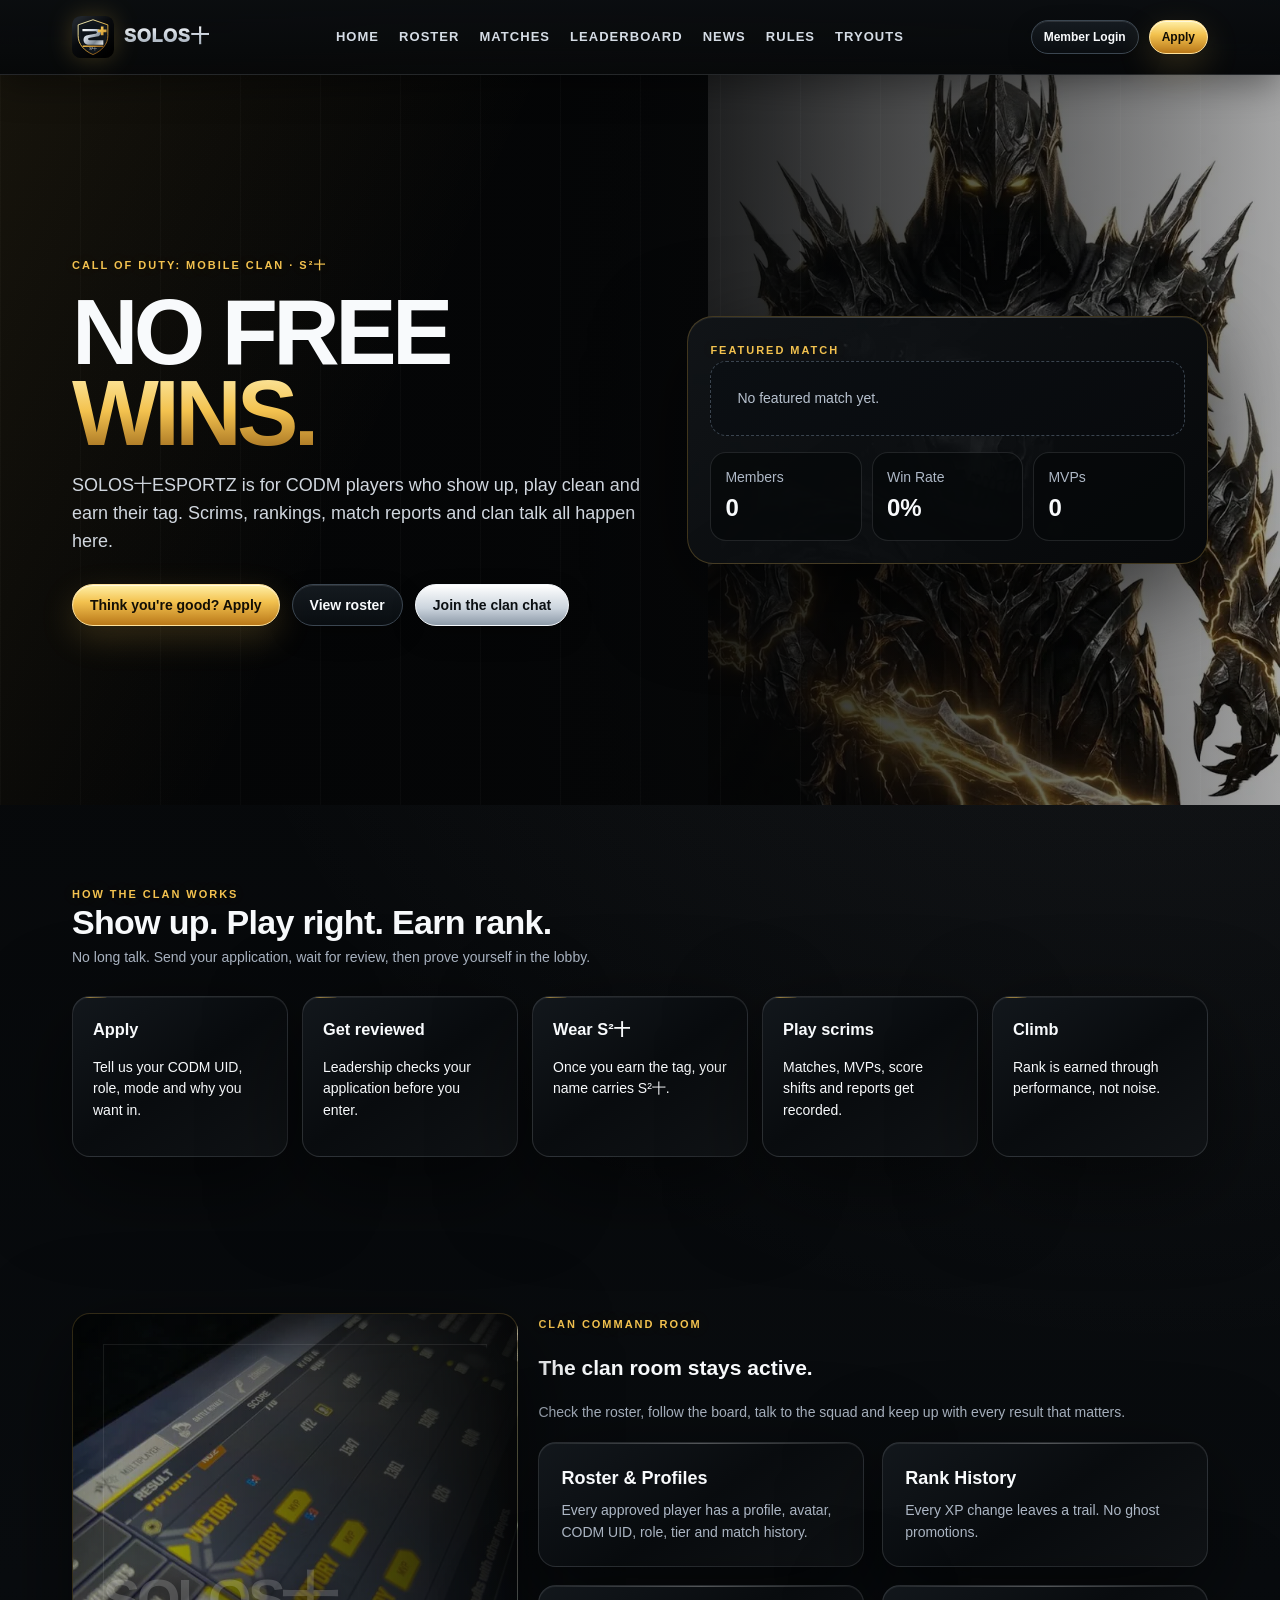
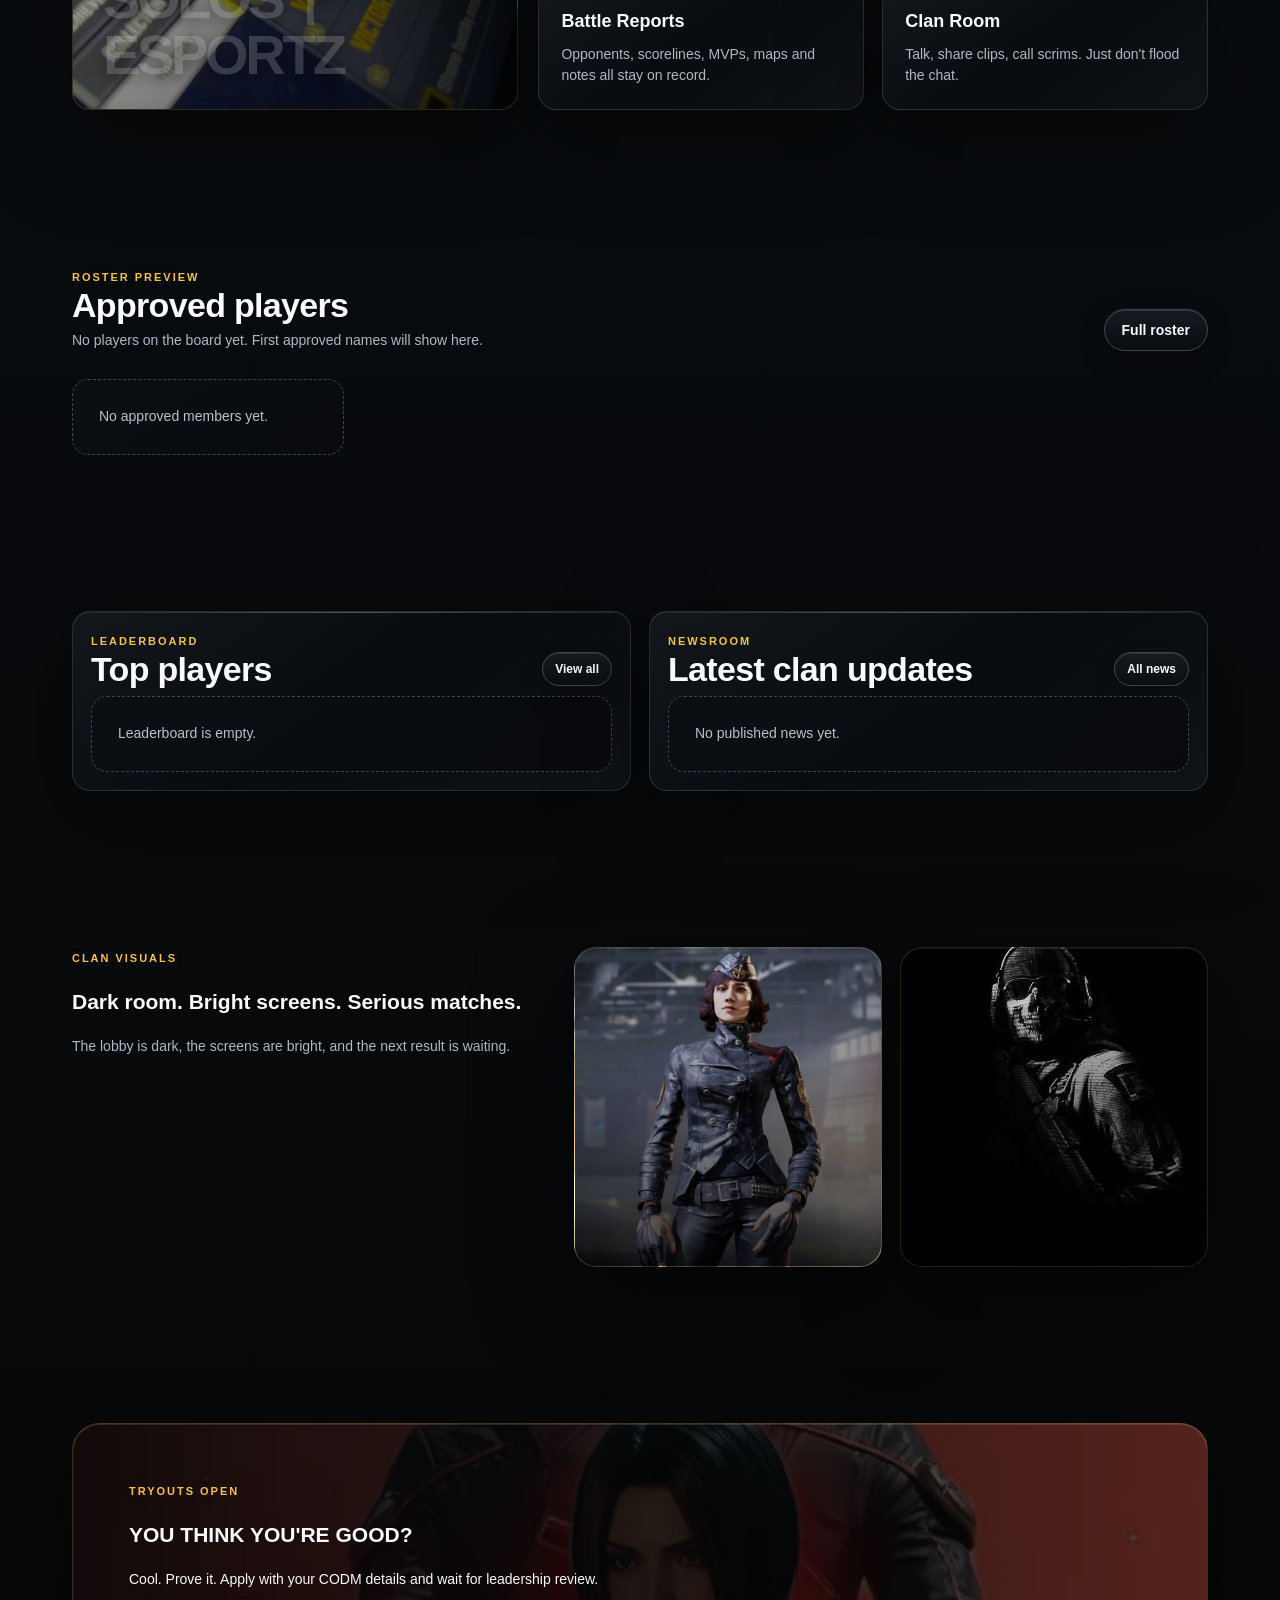
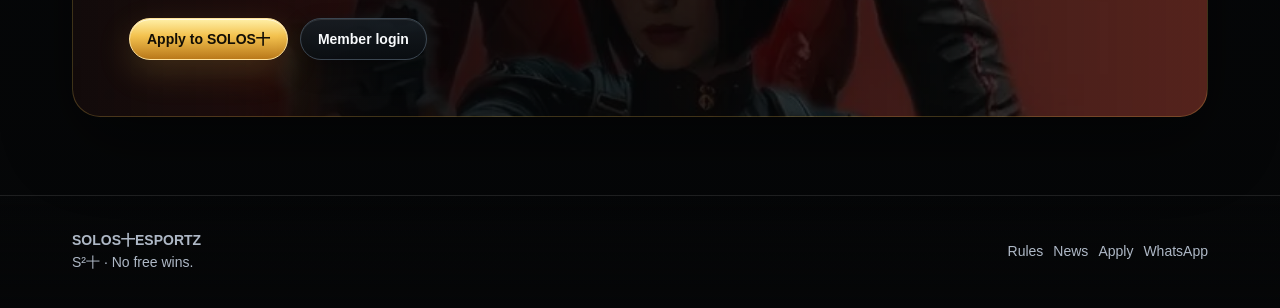
==== index.html @ 43a91bf0 "Fix SOLOS backend login connection" ====
<!doctype html>
<html lang="en">
<head>
  <meta charset="utf-8">
  <meta name="viewport" content="width=device-width, initial-scale=1">
  <meta name="description" content="SOLOS十ESPORTZ — competitive Call of Duty: Mobile clan for scrims, rankings, match reports and clan chat.">
  <link rel="icon" href="assets/img/solos-mark.svg">
  <link rel="stylesheet" href="assets/css/base.css">
  <link rel="stylesheet" href="assets/css/public.css"><link rel="stylesheet" href="assets/css/shiny.css">
  <title>SOLOS十ESPORTZ | S²十</title>
</head>
<body class="home page-home">
<a class="skip-link" href="#main">Skip to content</a>
<header class="site-header">
  <div class="container nav">
    <a class="brand" href="index.html"><img src="assets/img/solos-mark.svg" alt="SOLOS十ESPORTZ emblem"><span>SOLOS十</span></a>
    <nav class="nav-links" aria-label="Public navigation">
      <a href="index.html">Home</a><a href="team.html">Roster</a><a href="matches.html">Matches</a><a href="leaderboard.html">Leaderboard</a><a href="news.html">News</a><a href="about.html">Rules</a><a href="join.html">Tryouts</a>
    </nav>
    <div class="nav-actions"><a class="btn ghost small" href="app.html#login">Member Login</a><a class="btn primary small" href="join.html">Apply</a></div>
    <button class="mobile-toggle" type="button" data-open-drawer aria-label="Open menu">☰</button>
  </div>
</header>
<div class="drawer" data-drawer><div class="drawer-panel">
  <a class="brand" href="index.html"><img src="assets/img/solos-mark.svg" alt=""><span>SOLOS十</span></a>
  <a class="btn ghost" href="index.html">Home</a><a class="btn ghost" href="team.html">Roster</a><a class="btn ghost" href="matches.html">Matches</a><a class="btn ghost" href="leaderboard.html">Leaderboard</a><a class="btn ghost" href="news.html">News</a><a class="btn ghost" href="about.html">Rules</a><a class="btn ghost" href="join.html">Tryouts</a><a class="btn cyan" href="app.html#login">Member Login</a><a class="btn primary" href="join.html">Apply</a><button class="btn ghost" type="button" data-close-drawer>Close</button>
</div></div>
<main id="main">
  <section class="hero">
    <div class="container hero-grid shiny-hero-grid">
      <div>
        <span class="eyebrow">Call of Duty: Mobile Clan · S²十</span>
        <h1>NO FREE <span>WINS.</span></h1>
        <p>SOLOS十ESPORTZ is for CODM players who show up, play clean and earn their tag. Scrims, rankings, match reports and clan talk all happen here.</p>
        <div class="hero-actions"><a class="btn primary" href="join.html">Think you're good? Apply</a><a class="btn ghost" href="team.html">View roster</a><a class="btn cyan" href="https://chat.whatsapp.com/DrZtWAFfJZs5p4mFs5CK7V" target="_blank" rel="noopener">Join the clan chat</a></div>
      </div>
      <aside class="hero-panel card" aria-label="Featured clan summary">
        <span class="eyebrow">Featured Match</span>
        <div id="featuredMatch" class="match-strip"><div class="empty">No featured match yet.</div></div>
        <div class="hero-kpis" id="publicKpis"><div><span class="muted">Members</span><strong>0</strong></div><div><span class="muted">Win Rate</span><strong>0%</strong></div><div><span class="muted">MVPs</span><strong>0</strong></div></div>
      </aside>
    </div>
  </section>
  <section class="section" id="how"><div class="container"><div class="section-head"><div><span class="eyebrow">How the clan works</span><h2>Show up. Play right. Earn rank.</h2><p>No long talk. Send your application, wait for review, then prove yourself in the lobby.</p></div></div><div class="steps"><article class="card step"><h3>Apply</h3><p>Tell us your CODM UID, role, mode and why you want in.</p></article><article class="card step"><h3>Get reviewed</h3><p>Leadership checks your application before you enter.</p></article><article class="card step"><h3>Wear S²十</h3><p>Once you earn the tag, your name carries S²十.</p></article><article class="card step"><h3>Play scrims</h3><p>Matches, MVPs, score shifts and reports get recorded.</p></article><article class="card step"><h3>Climb</h3><p>Rank is earned through performance, not noise.</p></article></div></div></section>
  <section class="section"><div class="container editorial"><div class="editorial-visual" role="img" aria-label="Tactical CODM inspired squad visual"></div><div><span class="eyebrow">Clan command room</span><h2>The clan room stays active.</h2><p class="muted">Check the roster, follow the board, talk to the squad and keep up with every result that matters.</p><div class="grid two" style="margin-top:18px"><article class="card feature-card"><h3>Roster & Profiles</h3><p>Every approved player has a profile, avatar, CODM UID, role, tier and match history.</p></article><article class="card feature-card"><h3>Rank History</h3><p>Every XP change leaves a trail. No ghost promotions.</p></article><article class="card feature-card"><h3>Battle Reports</h3><p>Opponents, scorelines, MVPs, maps and notes all stay on record.</p></article><article class="card feature-card"><h3>Clan Room</h3><p>Talk, share clips, call scrims. Just don't flood the chat.</p></article></div></div></div></section>
  <section class="section"><div class="container"><div class="section-head"><div><span class="eyebrow">Roster preview</span><h2>Approved players</h2><p>No players on the board yet. First approved names will show here.</p></div><a class="btn ghost" href="team.html">Full roster</a></div><div class="roster-row" id="homeRoster"><div class="empty">No approved members yet.</div></div></div></section>
  <section class="section"><div class="container grid two"><section class="card panel leader-preview"><div class="section-head" style="margin-bottom:10px"><div><span class="eyebrow">Leaderboard</span><h2>Top players</h2></div><a class="btn ghost small" href="leaderboard.html">View all</a></div><div id="homeLeaderboard"><div class="empty">Leaderboard is empty.</div></div></section><section class="card panel"><div class="section-head" style="margin-bottom:10px"><div><span class="eyebrow">Newsroom</span><h2>Latest clan updates</h2></div><a class="btn ghost small" href="news.html">All news</a></div><div id="homeNews" class="news-list"><div class="empty">No published news yet.</div></div></section></div></section>

  <section class="section visual-strip-section"><div class="container visual-strip"><article><span class="eyebrow">Clan visuals</span><h2>Dark room. Bright screens. Serious matches.</h2><p class="muted">The lobby is dark, the screens are bright, and the next result is waiting.</p></article><div class="visual-card visual-one"></div><div class="visual-card visual-two"></div></div></section>
  <section class="section"><div class="container"><div class="cta"><span class="eyebrow">Tryouts open</span><h2>YOU THINK YOU'RE GOOD?</h2><p>Cool. Prove it. Apply with your CODM details and wait for leadership review.</p><div class="hero-actions"><a class="btn primary" href="join.html">Apply to SOLOS十</a><a class="btn ghost" href="app.html#login">Member login</a></div></div></div></section>
</main>
<footer class="footer"><div class="container footer-grid"><div><strong>SOLOS十ESPORTZ</strong><br><span>S²十 · No free wins.</span></div><div class="nav-actions"><a href="about.html">Rules</a><a href="news.html">News</a><a href="join.html">Apply</a><a href="https://chat.whatsapp.com/DrZtWAFfJZs5p4mFs5CK7V" target="_blank" rel="noopener">WhatsApp</a></div></div></footer>
<div class="toast-wrap" id="toasts"></div>
<script src="assets/js/config.js"></script><script src="assets/js/api.js"></script><script src="assets/js/ui.js"></script><script src="assets/js/public.js"></script>
</body></html>
---- assets/css/base.css ----
:root{
  --ink:#f4f7fb;--muted:#a8b6c7;--soft:#d6e1eb;--bg:#080b10;--panel:#0e151d;--panel2:#121b25;--line:#223142;--cyan:#8bf2d8;--gold:#ffb03a;--danger:#ff5d5d;--success:#49d17f;--info:#7aa7ff;--shadow:0 22px 80px rgba(0,0,0,.36);--r:18px;--max:1180px;--font:Inter,Segoe UI,Roboto,Arial,sans-serif;--display:Arial Black,Impact,var(--font)}
*{box-sizing:border-box}html{scroll-behavior:smooth}body{margin:0;background:var(--bg);color:var(--ink);font-family:var(--font);font-size:14px;line-height:1.55;min-height:100vh;overflow-x:hidden}a{color:inherit;text-decoration:none}button,input,select,textarea{font:inherit}img{max-width:100%;display:block}button{cursor:pointer}.container{max-width:var(--max);margin:0 auto;padding:0 22px}.skip-link{position:absolute;left:-999px;top:8px;background:var(--gold);color:#101010;padding:10px 14px;border-radius:10px;z-index:200}.skip-link:focus{left:8px}.eyebrow{color:var(--cyan);text-transform:uppercase;letter-spacing:.18em;font-size:11px;font-weight:800}.section{padding:78px 0}.section-head{display:flex;gap:18px;align-items:end;justify-content:space-between;margin-bottom:28px}.section-head h2{margin:0;font:900 34px/1 var(--display);letter-spacing:-.02em}.section-head p{margin:8px 0 0;color:var(--muted);max-width:620px}.btn{display:inline-flex;align-items:center;justify-content:center;gap:9px;border:1px solid transparent;border-radius:999px;padding:12px 17px;font-weight:900;line-height:1;transition:.2s ease;background:#16212d;color:var(--ink);min-height:42px}.btn:hover{transform:translateY(-1px);border-color:#37516e}.btn.primary{background:var(--gold);color:#16100a}.btn.ghost{border-color:#31465e;background:rgba(16,24,33,.72)}.btn.cyan{background:var(--cyan);color:#05110f}.btn.danger{background:var(--danger);color:white}.btn.small{padding:9px 12px;font-size:12px;min-height:34px}.btn[disabled],button[disabled]{opacity:.66;cursor:not-allowed;transform:none}.pill{display:inline-flex;align-items:center;gap:7px;border:1px solid #2f4358;border-radius:999px;padding:7px 10px;font-size:12px;font-weight:800;color:var(--soft);background:#111a24}.status{display:inline-flex;border-radius:999px;padding:5px 9px;font-size:11px;font-weight:900;text-transform:uppercase;letter-spacing:.05em}.status.approved,.status.active,.status.win,.status.published{background:rgba(73,209,127,.16);color:#85f5ad}.status.pending{background:rgba(255,176,58,.16);color:#ffd08a}.status.rejected,.status.suspended,.status.loss{background:rgba(255,93,93,.16);color:#ff9b9b}.card{background:linear-gradient(180deg,rgba(18,27,37,.94),rgba(12,18,25,.94));border:1px solid var(--line);border-radius:var(--r);box-shadow:var(--shadow)}.grid{display:grid;gap:18px}.grid.three{grid-template-columns:repeat(3,1fr)}.grid.four{grid-template-columns:repeat(4,1fr)}.grid.two{grid-template-columns:repeat(2,1fr)}.mono{font-family:ui-monospace,SFMono-Regular,Consolas,monospace}.muted{color:var(--muted)}.hidden{display:none!important}.sr-only{position:absolute;width:1px;height:1px;padding:0;margin:-1px;overflow:hidden;clip:rect(0,0,0,0);white-space:nowrap;border:0}.toast-wrap{position:fixed;right:16px;bottom:16px;display:grid;gap:10px;z-index:300}.toast{padding:12px 14px;border:1px solid var(--line);border-radius:14px;background:#111a24;box-shadow:var(--shadow);max-width:360px}.toast.success{border-color:rgba(73,209,127,.5)}.toast.error{border-color:rgba(255,93,93,.5)}.empty{padding:26px;border:1px dashed #2c4056;border-radius:16px;color:var(--muted);background:#0c131b}.spinner{width:14px;height:14px;border-radius:999px;border:2px solid currentColor;border-right-color:transparent;display:inline-block;animation:spin .7s linear infinite}@keyframes spin{to{transform:rotate(360deg)}}@media(prefers-reduced-motion:reduce){*{animation:none!important;transition:none!important;scroll-behavior:auto!important}}@media(max-width:900px){.grid.four{grid-template-columns:repeat(2,1fr)}.grid.three,.grid.two{grid-template-columns:1fr}.section{padding:58px 0}.section-head{display:block}.section-head h2{font-size:28px}}@media(max-width:520px){body{font-size:13px}.container{padding:0 15px}.grid.four{grid-template-columns:1fr}.btn{width:100%}.section{padding:44px 0}.section-head h2{font-size:24px}.toast-wrap{left:12px;right:12px}.toast{max-width:none}}
.avatar-img{object-fit:cover;border:1px solid var(--line);background:#0a1017}.small-avatar{width:32px!important;height:32px!important;border-radius:10px!important;display:inline-grid!important;place-items:center!important;margin:0 8px 0 0!important;vertical-align:middle;font-size:11px}.mini-select{background:#0a1017;border:1px solid #283a50;color:var(--ink);border-radius:10px;padding:8px;max-width:150px}.panel{padding:18px}.field input[type=file]{padding:10px;background:#0a1017}.field input[type=file]::file-selector-button{border:0;border-radius:8px;padding:8px 10px;margin-right:10px;background:var(--gold);font-weight:800;color:#18110b}.topbar-actions{display:flex;align-items:center;gap:10px}
---- assets/css/public.css ----
.site-header{position:sticky;top:0;z-index:100;background:rgba(8,11,16,.78);backdrop-filter:blur(16px);border-bottom:1px solid rgba(255,255,255,.08)}.nav{height:74px;display:flex;align-items:center;justify-content:space-between;gap:18px}.brand{display:flex;align-items:center;gap:10px;font-weight:1000;letter-spacing:.05em}.brand img{width:42px;height:42px}.brand span{font-family:var(--display);font-size:18px}.nav-links{display:flex;align-items:center;gap:20px;color:#d8e2ef;font-size:13px;font-weight:800;text-transform:uppercase;letter-spacing:.08em}.nav-actions{display:flex;align-items:center;gap:10px}.mobile-toggle{display:none;background:#121b25;border:1px solid var(--line);color:var(--ink);border-radius:12px;padding:9px 10px}.hero{position:relative;min-height:700px;display:grid;align-items:center;padding:76px 0;background:url('../img/tactical-grid.svg') center/cover no-repeat;overflow:hidden}.hero:after{content:"";position:absolute;inset:0;background:linear-gradient(90deg,rgba(8,11,16,.86) 0%,rgba(8,11,16,.54) 48%,rgba(8,11,16,.15) 100%)}.hero .container{position:relative;z-index:2}.hero-grid{display:grid;grid-template-columns:1.05fr .95fr;gap:40px;align-items:center}.hero h1{font-family:var(--display);font-size:clamp(46px,8vw,92px);line-height:.88;margin:16px 0;letter-spacing:-.05em;text-transform:uppercase}.hero h1 span{color:var(--gold)}.hero p{font-size:18px;color:#c4d1df;max-width:620px}.hero-actions{display:flex;gap:12px;flex-wrap:wrap;margin-top:28px}.hero-panel{padding:22px;border-radius:26px;background:rgba(9,13,19,.72);border:1px solid rgba(139,242,216,.25);box-shadow:var(--shadow)}.match-strip{display:grid;gap:14px}.match-strip .versus{display:flex;align-items:center;justify-content:space-between;gap:12px}.score{font:900 36px/1 var(--display);color:var(--gold)}.hero-kpis{display:grid;grid-template-columns:repeat(3,1fr);gap:10px;margin-top:16px}.hero-kpis div{border:1px solid var(--line);border-radius:16px;padding:14px;background:#0c131b}.hero-kpis strong{display:block;font-size:24px}.feature-card{padding:22px}.feature-card h3{margin:0 0 8px;font-size:18px}.feature-card p{color:var(--muted);margin:0}.steps{counter-reset:s;display:grid;grid-template-columns:repeat(5,1fr);gap:14px}.step{padding:20px;position:relative}.step:before{counter-increment:s;content:counter(s);display:grid;place-items:center;width:34px;height:34px;border-radius:50%;background:var(--gold);color:#101010;font-weight:1000;margin-bottom:15px}.step h3{margin:0 0 8px}.editorial{display:grid;grid-template-columns:.8fr 1.2fr;gap:20px;align-items:stretch}.editorial-visual{min-height:360px;border-radius:var(--r);background:linear-gradient(135deg,#152433,#071018 56%,#26351d);border:1px solid var(--line);position:relative;overflow:hidden}.editorial-visual:before{content:"";position:absolute;inset:30px;border:1px solid rgba(255,255,255,.08);clip-path:polygon(0 0,100% 0,76% 100%,0% 76%)}.editorial-visual:after{content:"SOLOS十ESPORTZ";position:absolute;left:30px;bottom:26px;font:900 56px/1 var(--display);letter-spacing:-.06em;color:rgba(255,255,255,.1)}.news-list{display:grid;gap:14px}.news-card{display:grid;grid-template-columns:120px 1fr;gap:14px;padding:14px}.thumb{min-height:86px;border-radius:14px;background:linear-gradient(135deg,#24384d,#111922);border:1px solid #2a3f55}.roster-row{display:grid;grid-template-columns:repeat(4,1fr);gap:16px}.player-card{padding:16px}.avatar{width:58px;height:58px;border-radius:18px;background:linear-gradient(135deg,var(--cyan),#315dff);display:grid;place-items:center;color:#06110f;font-weight:1000;margin-bottom:12px}.leader-preview{padding:18px}.rank-row{display:grid;grid-template-columns:40px 1fr auto;gap:12px;align-items:center;padding:12px 0;border-bottom:1px solid var(--line)}.rank-row:last-child{border-bottom:0}.cta{padding:56px;border-radius:28px;background:linear-gradient(135deg,#111c27,#101620 52%,#302611);border:1px solid #35445a}.footer{padding:34px 0;border-top:1px solid var(--line);color:var(--muted)}.footer-grid{display:grid;grid-template-columns:1fr auto;gap:20px;align-items:center}.drawer{position:fixed;inset:0;background:rgba(0,0,0,.55);z-index:120;display:none}.drawer.open{display:block}.drawer-panel{margin-left:auto;width:min(88vw,340px);height:100%;background:#0e151d;border-left:1px solid var(--line);padding:18px;display:flex;flex-direction:column;gap:10px}.drawer-panel a,.drawer-panel button{width:100%;justify-content:flex-start}.auth-wrap{min-height:100vh;padding:100px 0 50px;background:url('../img/tactical-grid.svg') center/cover fixed}.auth-card{max-width:520px;margin:0 auto;padding:24px}.auth-tabs{display:grid;grid-template-columns:1fr 1fr;gap:8px;margin:18px 0}.auth-tabs button{border:1px solid var(--line);background:#0c131b;color:var(--muted);border-radius:12px;padding:10px;font-weight:900}.auth-tabs button.active{background:var(--gold);color:#17110b}.form-grid{display:grid;gap:12px}.field label{display:block;margin-bottom:6px;font-size:12px;text-transform:uppercase;letter-spacing:.08em;color:var(--muted);font-weight:800}.field input,.field select,.field textarea{width:100%;background:#0a1017;border:1px solid #283a50;color:var(--ink);border-radius:12px;padding:12px}.field textarea{min-height:100px;resize:vertical}.form-msg{min-height:22px;color:var(--muted)}@media(max-width:960px){.nav-links,.nav-actions{display:none}.mobile-toggle{display:inline-flex}.hero{min-height:auto;padding:72px 0}.hero-grid,.editorial{grid-template-columns:1fr}.steps{grid-template-columns:1fr 1fr}.roster-row{grid-template-columns:1fr 1fr}.hero-panel{order:-1}.footer-grid{grid-template-columns:1fr}}@media(max-width:560px){.nav{height:64px}.brand span{font-size:15px}.brand img{width:36px;height:36px}.hero h1{font-size:42px}.hero p{font-size:15px}.hero-kpis{grid-template-columns:1fr}.steps,.roster-row{grid-template-columns:1fr}.news-card{grid-template-columns:1fr}.cta{padding:26px}.auth-wrap{padding:80px 0 24px}.auth-card{padding:16px}.auth-tabs{grid-template-columns:1fr}}
---- assets/css/shiny.css ----
/* SOLOS十ESPORTZ V2 Visual Refinement
   Dark chrome / tactical gold identity. No purple gradients. */
:root{
  --ink:#f8fafc;
  --muted:#aeb8c6;
  --soft:#e5e9ef;
  --bg:#050607;
  --panel:#0b0f12;
  --panel2:#12171b;
  --line:#2d353d;
  --cyan:#e2e8f0;
  --gold:#f3c24f;
  --gold2:#9f6b18;
  --steel:#aeb7c2;
  --chrome:#f5f7fa;
  --danger:#ff5858;
  --success:#53d58d;
  --info:#b7c7db;
  --shadow:0 26px 90px rgba(0,0,0,.54);
}
body{
  background:
    radial-gradient(circle at 20% -10%, rgba(243,194,79,.12), transparent 28%),
    radial-gradient(circle at 90% 10%, rgba(220,226,236,.08), transparent 30%),
    linear-gradient(180deg,#040506 0%,#090c0f 45%,#050607 100%);
}
.site-header,.topbar{
  background:linear-gradient(180deg,rgba(10,13,16,.94),rgba(5,7,9,.86));
  border-bottom:1px solid rgba(244,246,248,.11);
  box-shadow:0 10px 35px rgba(0,0,0,.38);
}
.brand img,.side-brand img{
  filter:drop-shadow(0 0 12px rgba(243,194,79,.22));
}
.brand span,.side-brand span{
  background:linear-gradient(180deg,#fff 0%,#c9d1db 42%,#8d98a5 100%);
  -webkit-background-clip:text;background-clip:text;color:transparent;
  text-shadow:0 2px 20px rgba(255,255,255,.05);
}
.nav-links a{position:relative;color:#d5dce5}.nav-links a:after{content:"";position:absolute;left:0;right:0;bottom:-8px;height:2px;background:linear-gradient(90deg,transparent,var(--gold),transparent);transform:scaleX(0);transition:.2s ease}.nav-links a:hover:after{transform:scaleX(1)}
.btn{
  border-color:rgba(238,242,247,.12);
  background:linear-gradient(180deg,#1a2026,#0e1318 56%,#080b0e);
  box-shadow:inset 0 1px rgba(255,255,255,.1),0 10px 24px rgba(0,0,0,.28);
}
.btn.primary{
  color:#120e05;
  background:linear-gradient(180deg,#fff0a8 0%,#f3c24f 42%,#b97819 100%);
  border-color:#ffe29a;
  box-shadow:inset 0 1px rgba(255,255,255,.6),0 12px 34px rgba(243,194,79,.18);
}
.btn.ghost{background:linear-gradient(180deg,rgba(23,29,35,.88),rgba(10,14,18,.88));border-color:#3b4651}.btn.cyan{color:#0b0f12;background:linear-gradient(180deg,#ffffff,#cbd4dd 58%,#8d9aa8);border-color:#f3f7fb}.btn:hover{filter:brightness(1.08)}
.eyebrow{color:#f3c24f;text-shadow:0 0 18px rgba(243,194,79,.14)}
.card,.auth-card,.panel{
  background:linear-gradient(145deg,rgba(19,24,29,.96) 0%,rgba(9,12,15,.96) 50%,rgba(17,20,23,.96) 100%);
  border:1px solid rgba(229,235,241,.13);
  box-shadow:var(--shadow), inset 0 1px rgba(255,255,255,.06);
  position:relative;
  overflow:hidden;
}
.card:before,.auth-card:before,.panel:before{
  content:"";position:absolute;left:0;right:0;top:0;height:1px;background:linear-gradient(90deg,transparent,rgba(255,255,255,.45),transparent);opacity:.55;pointer-events:none;
}
.hero{
  min-height:730px;
  background:
    linear-gradient(90deg,#050607 0%,rgba(5,6,7,.96) 38%,rgba(5,6,7,.48) 68%,rgba(5,6,7,.18) 100%),
    url('../img/esports/hero-templar.webp') right center/auto 104% no-repeat,
    linear-gradient(135deg,#080a0c,#141719 55%,#060708);
}
.hero:before{content:"";position:absolute;inset:0;background:linear-gradient(115deg,rgba(243,194,79,.08),transparent 34%),repeating-linear-gradient(90deg,rgba(255,255,255,.025) 0 1px,transparent 1px 80px);z-index:1;pointer-events:none}.hero:after{background:linear-gradient(90deg,rgba(4,5,6,.96) 0%,rgba(4,5,6,.74) 46%,rgba(4,5,6,.22) 100%)}
.hero h1 span{background:linear-gradient(180deg,#fff3b9,#f3c24f 48%,#8d5913);-webkit-background-clip:text;background-clip:text;color:transparent}.hero p{color:#d1d7df}.hero-panel{background:linear-gradient(145deg,rgba(18,22,26,.82),rgba(6,8,10,.9)),url('../img/esports/ghost-smoke.webp') center/cover;border-color:rgba(243,194,79,.24)}
.hero-kpis div{background:rgba(6,8,10,.76);border-color:rgba(222,228,236,.12)}.score{color:var(--gold)}
.editorial-visual{background:linear-gradient(90deg,rgba(5,6,7,.28),rgba(5,6,7,.92)),url('../img/esports/editorial-codm.webp') center/cover no-repeat;border-color:rgba(243,194,79,.18);box-shadow:inset 0 0 80px rgba(0,0,0,.46),var(--shadow)}
.editorial-visual:after{color:rgba(255,255,255,.18);text-shadow:0 4px 18px rgba(0,0,0,.6)}
.cta{background:linear-gradient(90deg,rgba(5,6,7,.95),rgba(5,6,7,.68)),url('../img/esports/matches-artery.webp') center 34%/cover no-repeat;border-color:rgba(243,194,79,.24);box-shadow:inset 0 1px rgba(255,255,255,.12),0 26px 70px rgba(0,0,0,.42)}
.auth-wrap{background:linear-gradient(90deg,rgba(5,6,7,.97),rgba(5,6,7,.64)),url('../img/esports/app-bg.webp') right center/cover fixed no-repeat}.auth-card{border-color:rgba(243,194,79,.18)}
.field input,.field select,.field textarea,.filters input,.filters select,.chat-form input,.mini-select{background:#070a0d;border-color:#343e49;box-shadow:inset 0 1px 0 rgba(255,255,255,.04);color:var(--ink)}.field input:focus,.field select:focus,.field textarea:focus,.filters input:focus,.filters select:focus{outline:2px solid rgba(243,194,79,.35);border-color:var(--gold)}
.empty{background:linear-gradient(145deg,#0b0f13,#080a0d);border-color:#3a444f;color:#b7c1ce}.avatar{background:linear-gradient(145deg,#f7f8fa 0%,#b9c2cc 42%,#5d6670 100%);color:#090b0d;box-shadow:inset 0 1px rgba(255,255,255,.7),0 10px 24px rgba(0,0,0,.28)}
.player-card,.feature-card,.news-card,.step,.stat-card{transition:transform .18s ease,border-color .18s ease,box-shadow .18s ease}.player-card:hover,.feature-card:hover,.news-card:hover,.step:hover,.stat-card:hover{transform:translateY(-2px);border-color:rgba(243,194,79,.32);box-shadow:0 26px 80px rgba(0,0,0,.42),inset 0 1px rgba(255,255,255,.08)}
.step:before{background:linear-gradient(180deg,#fff1aa,#f3c24f,#b97819);box-shadow:0 6px 20px rgba(243,194,79,.2)}.thumb{background:linear-gradient(90deg,rgba(8,10,12,.1),rgba(8,10,12,.7)),url('../img/esports/news-codm.webp') center/cover no-repeat;border-color:rgba(243,194,79,.2)}
.footer{background:linear-gradient(180deg,transparent,#050607);border-top-color:rgba(255,255,255,.1)}
.sidebar{background:linear-gradient(180deg,#090c10,#050607);border-right-color:rgba(255,255,255,.1);box-shadow:8px 0 40px rgba(0,0,0,.34)}.side-nav button.active,.side-nav a.active,.side-nav button:hover,.side-nav a:hover{background:linear-gradient(90deg,rgba(243,194,79,.18),rgba(255,255,255,.04));color:#fff;border:1px solid rgba(243,194,79,.18)}.side-nav button,.side-nav a{border:1px solid transparent}.app-body{background:linear-gradient(180deg,#050607,#090d11)}.data-table{background:#080b0e}.data-table th{background:linear-gradient(180deg,#161b20,#0e1217);color:#d4dbe4}.data-table tr{transition:background .18s ease}.data-table tbody tr:hover{background:#111820}.chat-messages{background:linear-gradient(180deg,#080b0e,#0c1116);border-color:#303943}.match-hero{background:linear-gradient(90deg,rgba(5,6,7,.9),rgba(5,6,7,.75)),url('../img/esports/editorial-codm.webp') center/cover;border-color:rgba(243,194,79,.24)}
body.page-team .section:first-of-type,body.page-leaderboard .section:first-of-type,body.page-matches .section:first-of-type,body.page-news .section:first-of-type{background:linear-gradient(90deg,rgba(5,6,7,.96),rgba(5,6,7,.72)),url('../img/esports/roster-vivian.webp') right top/auto 105% no-repeat}body.page-matches .section:first-of-type{background-image:linear-gradient(90deg,rgba(5,6,7,.96),rgba(5,6,7,.72)),url('../img/esports/matches-artery.webp')}body.page-news .section:first-of-type{background-image:linear-gradient(90deg,rgba(5,6,7,.96),rgba(5,6,7,.72)),url('../img/esports/news-codm.webp')}body.page-leaderboard .section:first-of-type{background-image:linear-gradient(90deg,rgba(5,6,7,.96),rgba(5,6,7,.72)),url('../img/esports/ghost-smoke.webp')}.hero.page-hero{background:linear-gradient(90deg,rgba(5,6,7,.96),rgba(5,6,7,.66)),url('../img/esports/rules-priest.webp') right center/auto 110% no-repeat}.hero.page-hero:before{background:linear-gradient(115deg,rgba(243,194,79,.09),transparent 44%),repeating-linear-gradient(90deg,rgba(255,255,255,.025) 0 1px,transparent 1px 80px)}
@media(max-width:960px){.hero{background:linear-gradient(180deg,rgba(5,6,7,.82),rgba(5,6,7,.98)),url('../img/esports/hero-templar.webp') center top/cover no-repeat}.hero-panel{order:0}.auth-wrap{background:linear-gradient(180deg,rgba(5,6,7,.82),rgba(5,6,7,.98)),url('../img/esports/app-bg.webp') center/cover fixed no-repeat}body.page-team .section:first-of-type,body.page-leaderboard .section:first-of-type,body.page-matches .section:first-of-type,body.page-news .section:first-of-type,.hero.page-hero{background-size:cover;background-position:center top}}
@media(max-width:560px){.hero{padding-top:78px}.hero h1{font-size:46px}.hero-actions{gap:10px}.hero-panel{padding:16px}.drawer-panel{background:linear-gradient(180deg,#0b0f13,#050607)}.cta{background-position:center}.auth-wrap{background-attachment:scroll}.card:before,.panel:before,.auth-card:before{opacity:.38}}

.visual-strip{display:grid;grid-template-columns:1.1fr .7fr .7fr;gap:18px;align-items:stretch}.visual-card{min-height:320px;border-radius:22px;border:1px solid rgba(243,194,79,.16);box-shadow:var(--shadow),inset 0 1px rgba(255,255,255,.08);background-size:cover;background-position:center;position:relative;overflow:hidden}.visual-card:after{content:"";position:absolute;inset:0;background:linear-gradient(180deg,rgba(0,0,0,.1),rgba(0,0,0,.72))}.visual-one{background-image:url('../img/esports/roster-vivian.webp')}.visual-two{background-image:url('../img/esports/warzone-live.webp')}@media(max-width:900px){.visual-strip{grid-template-columns:1fr}.visual-card{min-height:240px}}
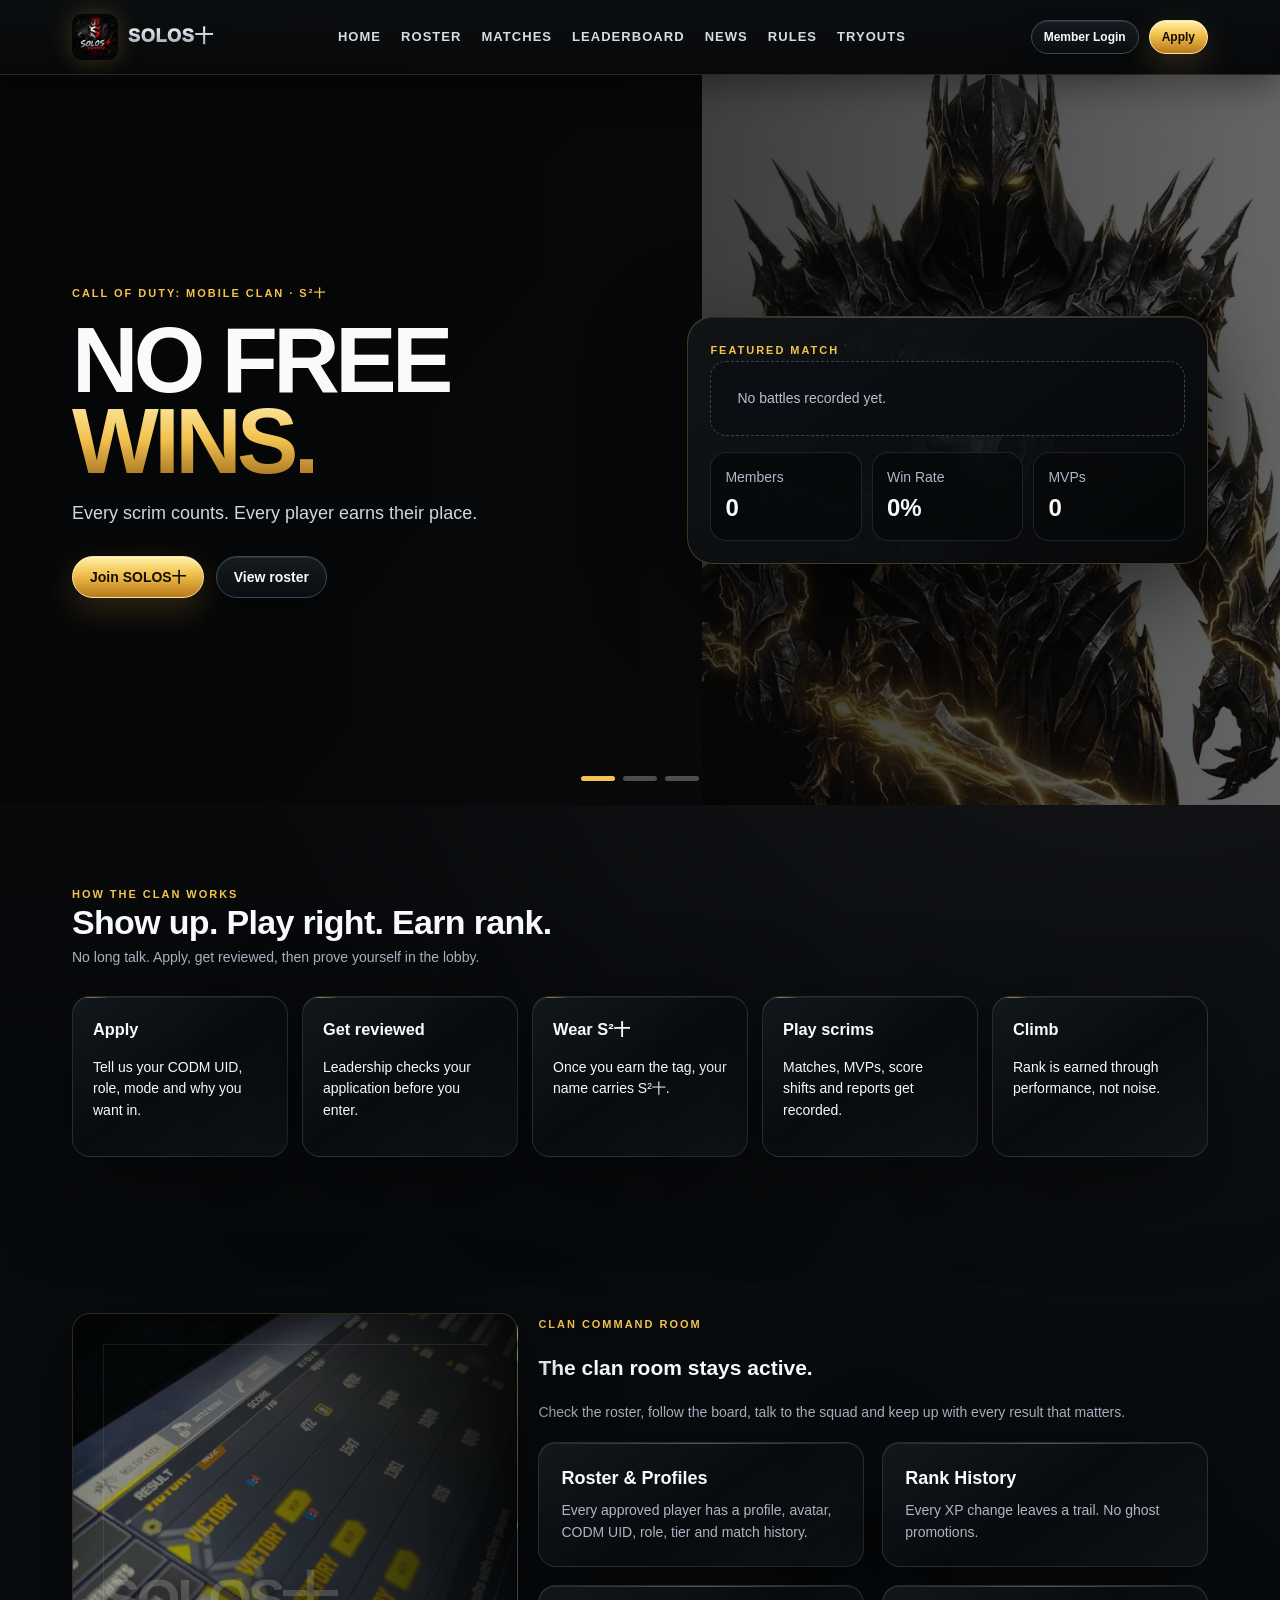
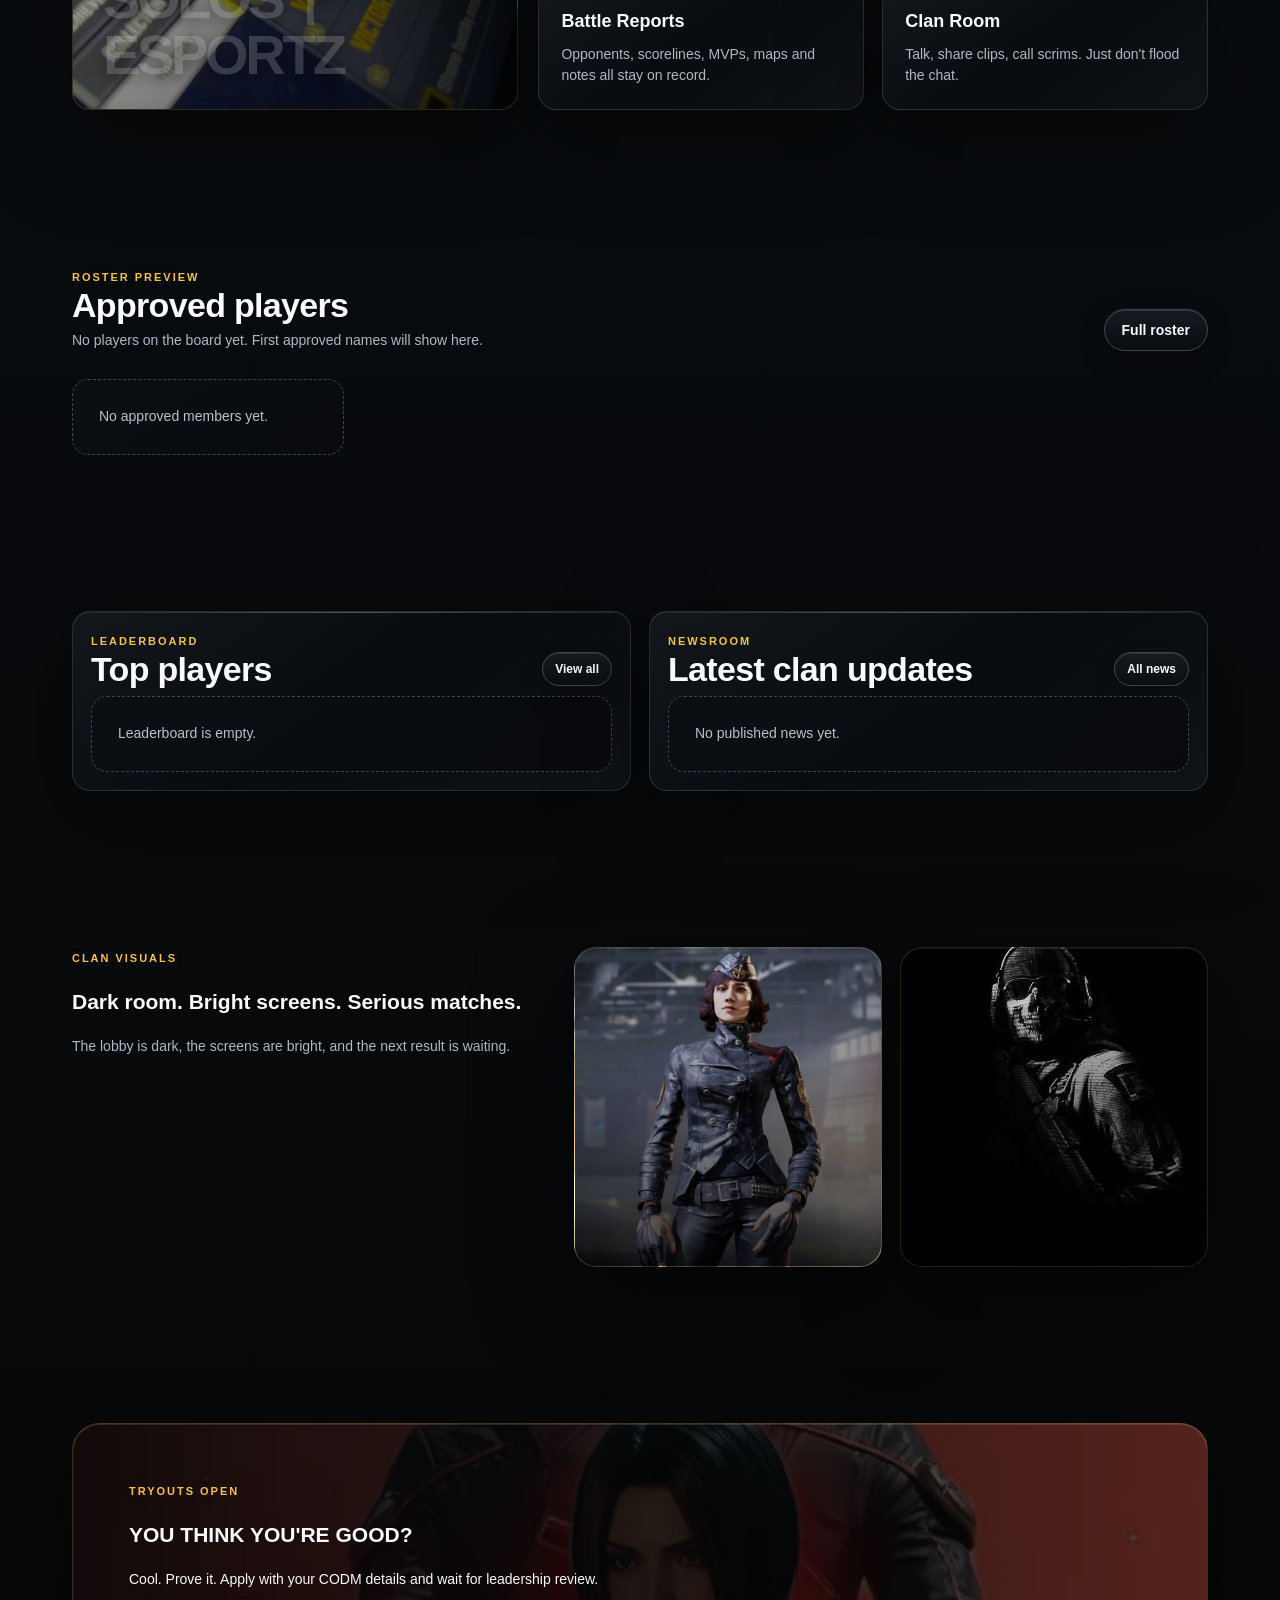
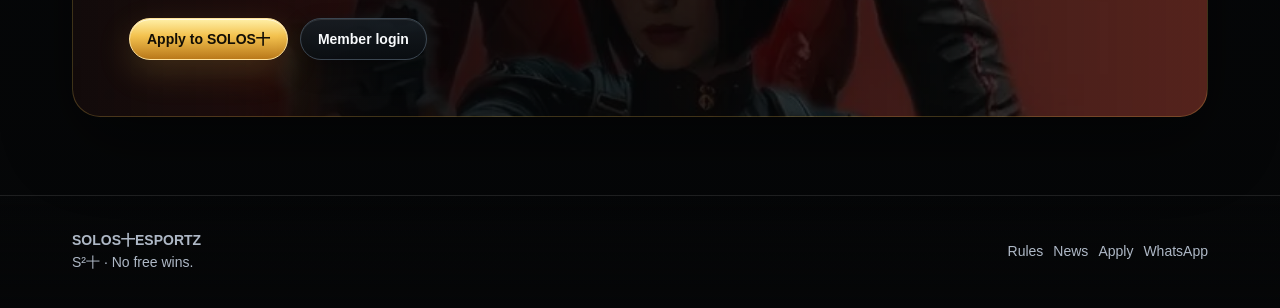
==== commit 4f8dda24: "Fix dashboard sidebar and add official SOLOS logo" ====
--- a/index.html
+++ b/index.html
@@ -4,7 +4,7 @@
   <meta charset="utf-8">
   <meta name="viewport" content="width=device-width, initial-scale=1">
   <meta name="description" content="SOLOS十ESPORTZ — competitive Call of Duty: Mobile clan for scrims, rankings, match reports and clan chat.">
-  <link rel="icon" href="assets/img/solos-mark.svg">
+  <link rel="icon" href="assets/img/favicon.png"><link rel="apple-touch-icon" href="assets/img/apple-touch-icon.png">
   <link rel="stylesheet" href="assets/css/base.css">
   <link rel="stylesheet" href="assets/css/public.css"><link rel="stylesheet" href="assets/css/shiny.css">
   <title>SOLOS十ESPORTZ | S²十</title>
@@ -13,7 +13,7 @@
 <a class="skip-link" href="#main">Skip to content</a>
 <header class="site-header">
   <div class="container nav">
-    <a class="brand" href="index.html"><img src="assets/img/solos-mark.svg" alt="SOLOS十ESPORTZ emblem"><span>SOLOS十</span></a>
+    <a class="brand" href="index.html"><img src="assets/img/solos-official-logo-small.webp" alt="SOLOS十ESPORTZ emblem"><span>SOLOS十</span></a>
     <nav class="nav-links" aria-label="Public navigation">
       <a href="index.html">Home</a><a href="team.html">Roster</a><a href="matches.html">Matches</a><a href="leaderboard.html">Leaderboard</a><a href="news.html">News</a><a href="about.html">Rules</a><a href="join.html">Tryouts</a>
     </nav>
@@ -22,26 +22,51 @@
   </div>
 </header>
 <div class="drawer" data-drawer><div class="drawer-panel">
-  <a class="brand" href="index.html"><img src="assets/img/solos-mark.svg" alt=""><span>SOLOS十</span></a>
+  <a class="brand" href="index.html"><img src="assets/img/solos-official-logo-small.webp" alt=""><span>SOLOS十</span></a>
   <a class="btn ghost" href="index.html">Home</a><a class="btn ghost" href="team.html">Roster</a><a class="btn ghost" href="matches.html">Matches</a><a class="btn ghost" href="leaderboard.html">Leaderboard</a><a class="btn ghost" href="news.html">News</a><a class="btn ghost" href="about.html">Rules</a><a class="btn ghost" href="join.html">Tryouts</a><a class="btn cyan" href="app.html#login">Member Login</a><a class="btn primary" href="join.html">Apply</a><button class="btn ghost" type="button" data-close-drawer>Close</button>
 </div></div>
 <main id="main">
-  <section class="hero">
-    <div class="container hero-grid shiny-hero-grid">
-      <div>
-        <span class="eyebrow">Call of Duty: Mobile Clan · S²十</span>
-        <h1>NO FREE <span>WINS.</span></h1>
-        <p>SOLOS十ESPORTZ is for CODM players who show up, play clean and earn their tag. Scrims, rankings, match reports and clan talk all happen here.</p>
-        <div class="hero-actions"><a class="btn primary" href="join.html">Think you're good? Apply</a><a class="btn ghost" href="team.html">View roster</a><a class="btn cyan" href="https://chat.whatsapp.com/DrZtWAFfJZs5p4mFs5CK7V" target="_blank" rel="noopener">Join the clan chat</a></div>
-      </div>
-      <aside class="hero-panel card" aria-label="Featured clan summary">
-        <span class="eyebrow">Featured Match</span>
-        <div id="featuredMatch" class="match-strip"><div class="empty">No featured match yet.</div></div>
-        <div class="hero-kpis" id="publicKpis"><div><span class="muted">Members</span><strong>0</strong></div><div><span class="muted">Win Rate</span><strong>0%</strong></div><div><span class="muted">MVPs</span><strong>0</strong></div></div>
-      </aside>
+  <section class="hero hero-slider" aria-label="SOLOS十ESPORTZ featured slides">
+    <div class="hero-track" id="heroTrack">
+      <article class="hero-slide active" data-slide="0" style="--slide-img:url('../img/esports/hero-templar.webp')">
+        <div class="container hero-grid shiny-hero-grid">
+          <div>
+            <span class="eyebrow">Call of Duty: Mobile Clan · S²十</span>
+            <h1>NO FREE <span>WINS.</span></h1>
+            <p>Every scrim counts. Every player earns their place.</p>
+            <div class="hero-actions"><a class="btn primary" href="join.html">Join SOLOS十</a><a class="btn ghost" href="team.html">View roster</a></div>
+          </div>
+          <aside class="hero-panel card" aria-label="Featured clan summary">
+            <span class="eyebrow">Featured Match</span>
+            <div id="featuredMatch" class="match-strip"><div class="empty">No battles recorded yet.</div></div>
+            <div class="hero-kpis" id="publicKpis"><div><span class="muted">Members</span><strong>0</strong></div><div><span class="muted">Win Rate</span><strong>0%</strong></div><div><span class="muted">MVPs</span><strong>0</strong></div></div>
+          </aside>
+        </div>
+      </article>
+      <article class="hero-slide" data-slide="1" style="--slide-img:url('../img/esports/matches-artery.webp')">
+        <div class="container hero-grid shiny-hero-grid">
+          <div>
+            <span class="eyebrow">Match Day</span>
+            <h1>THE LOBBY <span>IS WAITING.</span></h1>
+            <p>Results, MVPs and the scoreline stay on record.</p>
+            <div class="hero-actions"><a class="btn primary" href="matches.html">View matches</a><a class="btn ghost" href="leaderboard.html">See the board</a></div>
+          </div>
+        </div>
+      </article>
+      <article class="hero-slide" data-slide="2" style="--slide-img:url('../img/esports/ghost-smoke.webp')">
+        <div class="container hero-grid shiny-hero-grid">
+          <div>
+            <span class="eyebrow">Tryouts Open</span>
+            <h1>EARN <span>YOUR TAG.</span></h1>
+            <p>Think you can run with the squad? Cool. Prove it.</p>
+            <div class="hero-actions"><a class="btn primary" href="join.html">Apply now</a><a class="btn cyan" href="https://chat.whatsapp.com/DrZtWAFfJZs5p4mFs5CK7V" target="_blank" rel="noopener">Clan chat</a></div>
+          </div>
+        </div>
+      </article>
     </div>
+    <div class="hero-dots" id="heroDots" aria-label="Hero slide controls"></div>
   </section>
-  <section class="section" id="how"><div class="container"><div class="section-head"><div><span class="eyebrow">How the clan works</span><h2>Show up. Play right. Earn rank.</h2><p>No long talk. Send your application, wait for review, then prove yourself in the lobby.</p></div></div><div class="steps"><article class="card step"><h3>Apply</h3><p>Tell us your CODM UID, role, mode and why you want in.</p></article><article class="card step"><h3>Get reviewed</h3><p>Leadership checks your application before you enter.</p></article><article class="card step"><h3>Wear S²十</h3><p>Once you earn the tag, your name carries S²十.</p></article><article class="card step"><h3>Play scrims</h3><p>Matches, MVPs, score shifts and reports get recorded.</p></article><article class="card step"><h3>Climb</h3><p>Rank is earned through performance, not noise.</p></article></div></div></section>
+  <section class="section" id="how"><div class="container"><div class="section-head"><div><span class="eyebrow">How the clan works</span><h2>Show up. Play right. Earn rank.</h2><p>No long talk. Apply, get reviewed, then prove yourself in the lobby.</p></div></div><div class="steps"><article class="card step"><h3>Apply</h3><p>Tell us your CODM UID, role, mode and why you want in.</p></article><article class="card step"><h3>Get reviewed</h3><p>Leadership checks your application before you enter.</p></article><article class="card step"><h3>Wear S²十</h3><p>Once you earn the tag, your name carries S²十.</p></article><article class="card step"><h3>Play scrims</h3><p>Matches, MVPs, score shifts and reports get recorded.</p></article><article class="card step"><h3>Climb</h3><p>Rank is earned through performance, not noise.</p></article></div></div></section>
   <section class="section"><div class="container editorial"><div class="editorial-visual" role="img" aria-label="Tactical CODM inspired squad visual"></div><div><span class="eyebrow">Clan command room</span><h2>The clan room stays active.</h2><p class="muted">Check the roster, follow the board, talk to the squad and keep up with every result that matters.</p><div class="grid two" style="margin-top:18px"><article class="card feature-card"><h3>Roster & Profiles</h3><p>Every approved player has a profile, avatar, CODM UID, role, tier and match history.</p></article><article class="card feature-card"><h3>Rank History</h3><p>Every XP change leaves a trail. No ghost promotions.</p></article><article class="card feature-card"><h3>Battle Reports</h3><p>Opponents, scorelines, MVPs, maps and notes all stay on record.</p></article><article class="card feature-card"><h3>Clan Room</h3><p>Talk, share clips, call scrims. Just don't flood the chat.</p></article></div></div></div></section>
   <section class="section"><div class="container"><div class="section-head"><div><span class="eyebrow">Roster preview</span><h2>Approved players</h2><p>No players on the board yet. First approved names will show here.</p></div><a class="btn ghost" href="team.html">Full roster</a></div><div class="roster-row" id="homeRoster"><div class="empty">No approved members yet.</div></div></div></section>
   <section class="section"><div class="container grid two"><section class="card panel leader-preview"><div class="section-head" style="margin-bottom:10px"><div><span class="eyebrow">Leaderboard</span><h2>Top players</h2></div><a class="btn ghost small" href="leaderboard.html">View all</a></div><div id="homeLeaderboard"><div class="empty">Leaderboard is empty.</div></div></section><section class="card panel"><div class="section-head" style="margin-bottom:10px"><div><span class="eyebrow">Newsroom</span><h2>Latest clan updates</h2></div><a class="btn ghost small" href="news.html">All news</a></div><div id="homeNews" class="news-list"><div class="empty">No published news yet.</div></div></section></div></section>
--- a/assets/css/shiny.css
+++ b/assets/css/shiny.css
@@ -87,3 +87,128 @@
 @media(max-width:560px){.hero{padding-top:78px}.hero h1{font-size:46px}.hero-actions{gap:10px}.hero-panel{padding:16px}.drawer-panel{background:linear-gradient(180deg,#0b0f13,#050607)}.cta{background-position:center}.auth-wrap{background-attachment:scroll}.card:before,.panel:before,.auth-card:before{opacity:.38}}
 
 .visual-strip{display:grid;grid-template-columns:1.1fr .7fr .7fr;gap:18px;align-items:stretch}.visual-card{min-height:320px;border-radius:22px;border:1px solid rgba(243,194,79,.16);box-shadow:var(--shadow),inset 0 1px rgba(255,255,255,.08);background-size:cover;background-position:center;position:relative;overflow:hidden}.visual-card:after{content:"";position:absolute;inset:0;background:linear-gradient(180deg,rgba(0,0,0,.1),rgba(0,0,0,.72))}.visual-one{background-image:url('../img/esports/roster-vivian.webp')}.visual-two{background-image:url('../img/esports/warzone-live.webp')}@media(max-width:900px){.visual-strip{grid-template-columns:1fr}.visual-card{min-height:240px}}
+
+
+/* V2 complete mobile/navigation/slider fixes. Keeps the current dark chrome identity. */
+.hero-slider{position:relative;min-height:730px;padding:0;background:none!important;overflow:hidden;touch-action:pan-y}.hero-track{position:absolute;inset:0}.hero-slide{position:absolute;inset:0;opacity:0;pointer-events:none;display:grid;align-items:center;padding:76px 0;background:linear-gradient(90deg,rgba(5,6,7,.96),rgba(5,6,7,.62)),var(--slide-img) right center/auto 105% no-repeat,linear-gradient(135deg,#050607,#11161b);transition:opacity .55s ease}.hero-slide.active{opacity:1;pointer-events:auto;z-index:2}.hero-slider .hero-grid{position:relative;z-index:3}.hero-dots{position:absolute;left:50%;bottom:24px;transform:translateX(-50%);z-index:5;display:flex;gap:8px}.hero-dots button{width:34px;height:5px;border-radius:999px;border:0;background:rgba(255,255,255,.28)}.hero-dots button.active{background:var(--gold)}.mobile-app-toggle{display:none}.statline{display:grid;grid-template-columns:repeat(3,1fr);gap:10px}.statline>div,.stats-grid.compact .stat-card{border:1px solid var(--line);border-radius:14px;padding:12px;background:rgba(6,8,10,.48)}.statline span{display:block;font-size:11px;text-transform:uppercase;letter-spacing:.08em}.statline strong{font:900 20px/1 var(--display)}.permission-form label{display:flex;align-items:center;gap:8px;color:var(--muted)}select[multiple]{min-height:170px}
+@media(max-width:1024px){.nav-links{gap:12px;font-size:11px}.nav-actions .btn.small{padding:8px 10px}.roster-row{grid-template-columns:repeat(3,1fr)}}
+@media(max-width:820px){.nav-links,.nav-actions{display:none}.mobile-toggle{display:inline-flex;align-items:center;justify-content:center;min-width:44px;min-height:44px}.nav{height:66px}.brand img{width:36px;height:36px}.brand span{font-size:15px}.hero-slider{min-height:650px}.hero-slide{padding:86px 0 70px;background:linear-gradient(180deg,rgba(5,6,7,.72),rgba(5,6,7,.98)),var(--slide-img) center top/cover no-repeat}.hero-grid{grid-template-columns:1fr!important}.hero h1{font-size:clamp(42px,13vw,72px)}.hero p{font-size:15px}.hero-actions .btn{width:auto;min-width:145px}.hero-panel{max-width:100%}.steps{grid-template-columns:1fr 1fr}.roster-row{grid-template-columns:repeat(2,1fr)}.footer-grid{grid-template-columns:1fr}.app-shell{grid-template-columns:1fr}.sidebar{display:none}.mobile-app-toggle{display:inline-flex}.topbar{position:sticky;top:0;z-index:60}.app-main{margin:0}.page{padding:16px}.app-drawer.open{display:block}.app-drawer-panel{width:min(88vw,340px)}.topbar h1{font-size:20px}.topbar-actions{gap:6px}.topbar-actions .btn{width:auto}.settings-layout{grid-template-columns:1fr}.profile-grid,.dashboard-grid{grid-template-columns:1fr}.data-table thead{display:none}.data-table,.data-table tbody,.data-table tr,.data-table td{display:block;width:100%}.data-table tr{border:1px solid var(--line);border-radius:16px;margin-bottom:12px;overflow:hidden;background:#080b0e}.data-table td{display:grid;grid-template-columns:110px 1fr;gap:10px;border-bottom:1px solid var(--line);padding:10px}.data-table td:last-child{border-bottom:0}.data-table td:before{content:attr(data-label);color:var(--muted);font-size:11px;text-transform:uppercase;font-weight:900;letter-spacing:.08em}.actions{display:grid;gap:8px}.actions .btn,.actions select{width:100%;max-width:100%}}
+@media(max-width:560px){.container{padding:0 14px}.hero-slider{min-height:620px}.hero-slide{padding-top:82px;background-position:center top}.hero h1{font-size:42px}.hero p{max-width:92%;font-size:14px}.hero-actions{display:grid;grid-template-columns:1fr;gap:10px}.hero-actions .btn{width:100%}.hero-kpis{grid-template-columns:1fr}.steps,.roster-row,.grid.two,.grid.three,.grid.four,.visual-strip{grid-template-columns:1fr!important}.news-card{grid-template-columns:1fr}.section{padding:42px 0}.section-head h2{font-size:25px}.card,.panel,.auth-card{border-radius:16px}.auth-wrap{padding:74px 0 28px}.auth-card{padding:18px}.drawer-panel{width:100%;padding:18px 14px}.drawer-panel .brand{margin-bottom:8px}.field input,.field select,.field textarea,.filters input,.filters select{min-height:46px}.filters{display:grid;grid-template-columns:1fr;gap:10px}.btn{min-height:44px}.stats-grid{grid-template-columns:1fr 1fr!important}.stat-card strong{font-size:22px}.statline{grid-template-columns:1fr}.data-table td{grid-template-columns:92px 1fr}.chat-form{grid-template-columns:1fr}.chat-message header{display:block}.topbar{padding:12px}.topbar-actions .pill{display:none}.topbar-actions .btn.small{padding:8px 10px}.page{padding:12px}.app-drawer-panel{width:100%}}
+@media(max-width:360px){.hero h1{font-size:36px}.brand span{font-size:13px}.stats-grid{grid-template-columns:1fr!important}.data-table td{grid-template-columns:1fr}.data-table td:before{margin-bottom:2px}.hero-dots{bottom:14px}}
+
+
+/* Official logo + fixed admin layout update */
+.brand img,
+.side-brand img{
+  width:46px;
+  height:46px;
+  object-fit:contain;
+  object-position:center;
+  border-radius:10px;
+  background:#050607;
+  padding:2px;
+  flex:0 0 auto;
+}
+.auth-card .brand img{
+  width:58px;
+  height:58px;
+  border-radius:14px;
+}
+.sidebar .side-brand img,
+.app-drawer-panel .side-brand img{
+  width:54px;
+  height:54px;
+  border-radius:14px;
+}
+.side-brand{
+  min-height:58px;
+}
+
+/* Desktop app shell: sidebar stays fixed, only main panel scrolls */
+.app-shell:not(.hidden){
+  height:100vh;
+  height:100dvh;
+  min-height:100vh;
+  min-height:100dvh;
+  overflow:hidden;
+  max-width:100%;
+}
+.app-shell:not(.hidden) .app-main{
+  min-width:0;
+  height:100vh;
+  height:100dvh;
+  min-height:0;
+  overflow:hidden;
+  display:flex;
+  flex-direction:column;
+}
+.app-shell:not(.hidden) .page{
+  flex:1 1 auto;
+  min-height:0;
+  overflow-y:auto;
+  overflow-x:hidden;
+  overscroll-behavior:contain;
+  max-width:100%;
+}
+.app-shell:not(.hidden) .topbar{
+  flex:0 0 72px;
+  width:100%;
+  max-width:100%;
+}
+.app-shell:not(.hidden) .sidebar{
+  height:100vh;
+  height:100dvh;
+  min-height:0;
+  overflow-y:auto;
+  overflow-x:hidden;
+  overscroll-behavior:contain;
+  flex:0 0 270px;
+}
+.app-shell:not(.hidden) .side-nav{
+  min-height:0;
+  overflow-y:auto;
+  overflow-x:hidden;
+  padding-right:3px;
+}
+.app-shell:not(.hidden) .sidebar-footer{
+  flex-shrink:0;
+}
+.app-shell:not(.hidden) .table-wrap,
+.app-shell:not(.hidden) .panel,
+.app-shell:not(.hidden) .card,
+.app-shell:not(.hidden) .dashboard-grid,
+.app-shell:not(.hidden) .profile-grid{
+  max-width:100%;
+}
+.app-shell:not(.hidden) .table-wrap{
+  overflow-x:auto;
+  overflow-y:visible;
+}
+
+@media(min-width:821px){
+  body.page-app:has(#appShell:not(.hidden)){
+    overflow:hidden;
+  }
+  .app-shell:not(.hidden) .sidebar{
+    position:sticky;
+    top:0;
+  }
+  .app-shell:not(.hidden) .topbar{
+    position:relative;
+    top:auto;
+  }
+}
+@supports not selector(body:has(*)){
+  @media(min-width:821px){
+    body.page-app{
+      overflow-x:hidden;
+    }
+  }
+}
+@media(max-width:820px){
+  .brand img{width:38px;height:38px;border-radius:9px;}
+  .auth-card .brand img{width:50px;height:50px;}
+  .sidebar .side-brand img,.app-drawer-panel .side-brand img{width:48px;height:48px;}
+  .app-shell:not(.hidden){height:100dvh;overflow:hidden;}
+  .app-shell:not(.hidden) .app-main{height:100dvh;}
+}
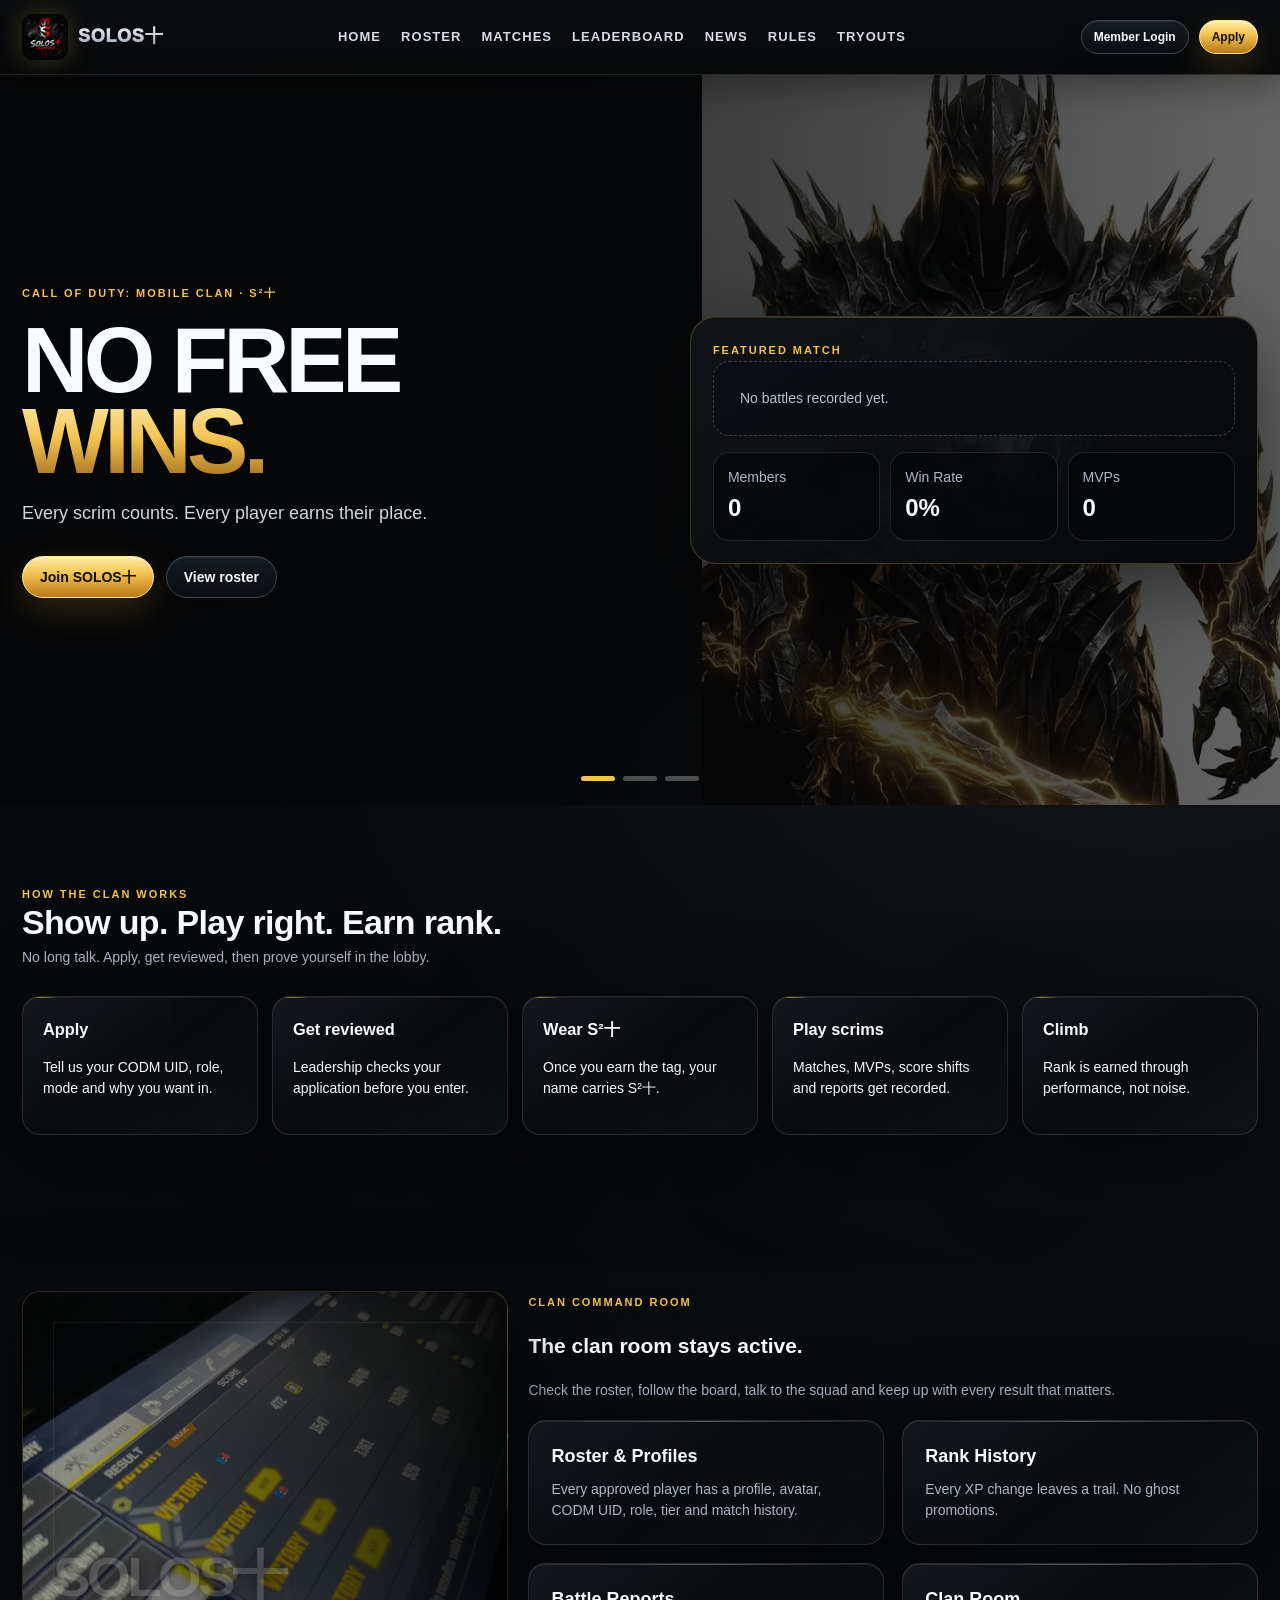
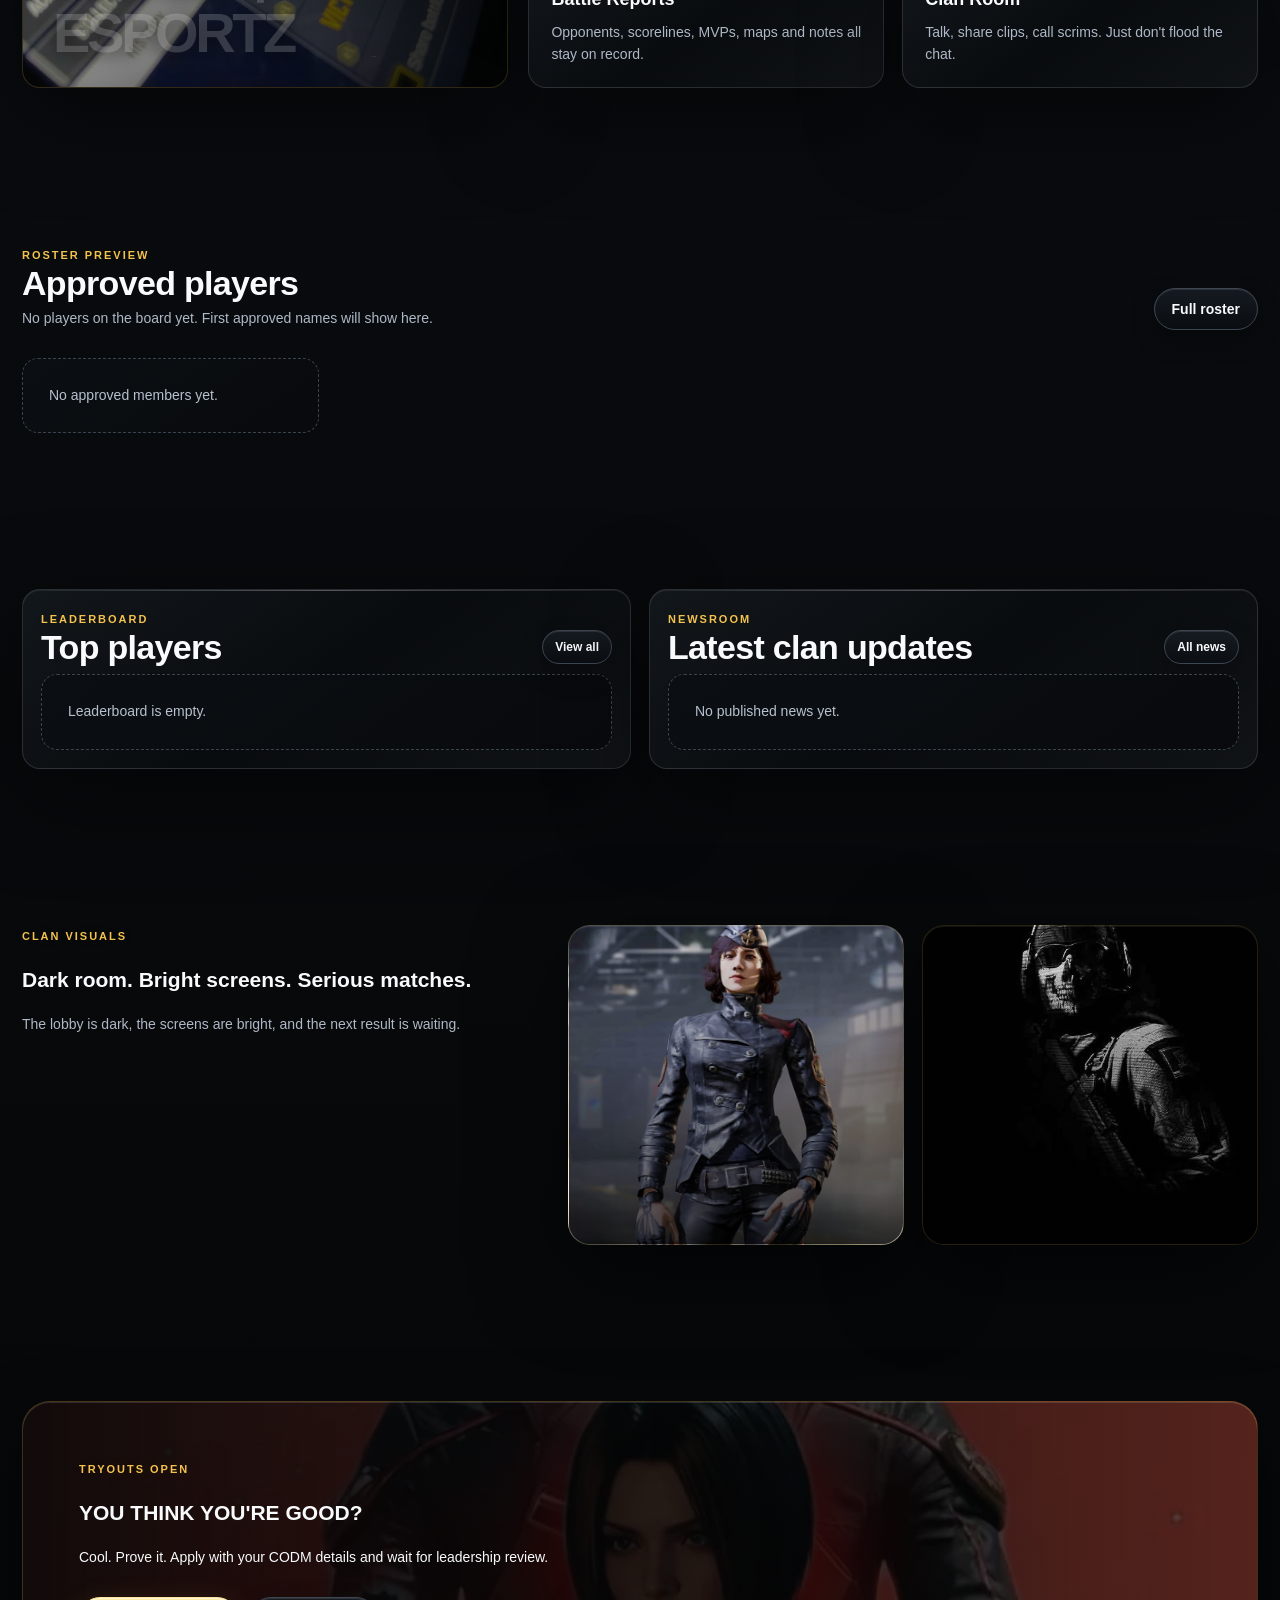
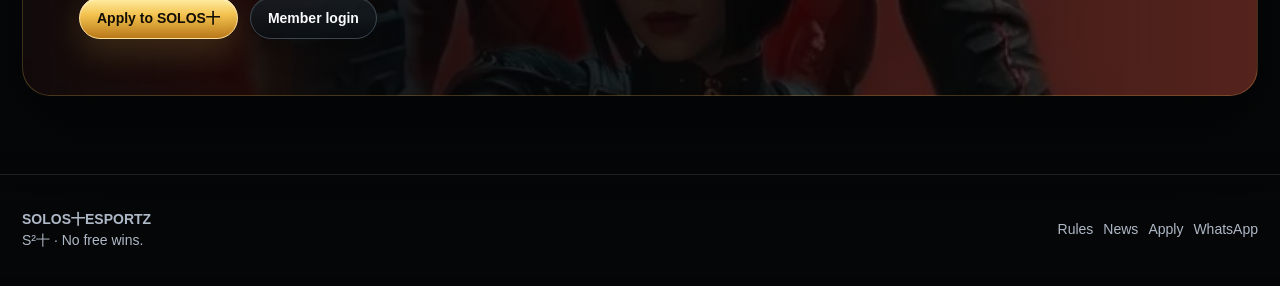
==== commit 84f275a2: "Fix SOLOS mobile responsiveness login and navigation" ====
--- a/index.html
+++ b/index.html
@@ -2,7 +2,7 @@
 <html lang="en">
 <head>
   <meta charset="utf-8">
-  <meta name="viewport" content="width=device-width, initial-scale=1">
+  <meta name="viewport" content="width=device-width, initial-scale=1, viewport-fit=cover">
   <meta name="description" content="SOLOS十ESPORTZ — competitive Call of Duty: Mobile clan for scrims, rankings, match reports and clan chat.">
   <link rel="icon" href="assets/img/favicon.png"><link rel="apple-touch-icon" href="assets/img/apple-touch-icon.png">
   <link rel="stylesheet" href="assets/css/base.css">
--- a/assets/css/shiny.css
+++ b/assets/css/shiny.css
@@ -212,3 +212,235 @@
   .app-shell:not(.hidden){height:100dvh;overflow:hidden;}
   .app-shell:not(.hidden) .app-main{height:100dvh;}
 }
+
+/* Strict responsiveness + mobile navigation stability update */
+html,
+body{
+  width:100%;
+  max-width:100%;
+  overflow-x:clip;
+  -webkit-text-size-adjust:100%;
+  text-size-adjust:100%;
+}
+body{min-width:0;}
+body.page-app{overscroll-behavior-x:none;}
+.container,
+.nav,
+.hero-grid,
+.shiny-hero-grid,
+.section,
+.card,
+.panel,
+.page,
+.app-main,
+.app-shell,
+.topbar,
+.dashboard-grid,
+.profile-grid,
+.grid,
+.table-wrap,
+.data-table,
+.auth-card,
+.auth-wrap,
+.drawer-panel,
+.app-drawer-panel{
+  max-width:100%;
+  min-width:0;
+}
+*{min-width:0;}
+img,video,canvas,svg{max-width:100%;height:auto;}
+.field input,
+.field select,
+.field textarea,
+.filters input,
+.filters select,
+.chat-form input{
+  max-width:100%;
+  font-size:16px;
+  line-height:1.35;
+}
+button,.btn,a{touch-action:manipulation;}
+.auth-wrap{min-height:100svh;}
+.auth-card{width:min(100%,520px);}
+.auth-card .btn{width:100%;}
+.form-grid{width:100%;}
+.form-msg{word-break:break-word;}
+
+/* Public mobile navigation inspired by the supplied reference: compact bottom nav + clan panel */
+.mobile-public-dock,
+.mobile-app-dock,
+.mobile-menu-sheet,
+.mobile-app-sheet{display:none;}
+@media(max-width:820px){
+  body:not(.page-app){padding-bottom:calc(74px + env(safe-area-inset-bottom));}
+  .site-header{position:sticky;top:0;z-index:110;}
+  .nav{height:64px;gap:10px;}
+  .brand{max-width:70vw;overflow:hidden;}
+  .brand span{white-space:nowrap;overflow:hidden;text-overflow:ellipsis;}
+  .nav-links,.nav-actions,.mobile-toggle,.drawer{display:none!important;}
+  .mobile-public-dock{
+    position:fixed;
+    left:8px;
+    right:8px;
+    bottom:max(8px, env(safe-area-inset-bottom));
+    z-index:180;
+    display:grid;
+    grid-template-columns:repeat(5,minmax(0,1fr));
+    gap:6px;
+    padding:7px;
+    border:1px solid rgba(255,255,255,.12);
+    border-radius:22px;
+    background:linear-gradient(180deg,rgba(13,16,20,.96),rgba(4,6,8,.96));
+    box-shadow:0 16px 50px rgba(0,0,0,.62), inset 0 1px rgba(255,255,255,.08);
+    backdrop-filter:blur(16px);
+  }
+  .mobile-dock-item{
+    min-height:48px;
+    border:1px solid transparent;
+    border-radius:16px;
+    display:flex;
+    align-items:center;
+    justify-content:center;
+    text-align:center;
+    color:#aeb8c6;
+    background:transparent;
+    font-size:10px;
+    font-weight:1000;
+    letter-spacing:.06em;
+    text-transform:uppercase;
+    padding:6px 4px;
+    line-height:1.1;
+  }
+  .mobile-dock-item.active,
+  .mobile-dock-item.primary,
+  .mobile-dock-item:focus-visible{
+    color:#120e05;
+    background:linear-gradient(180deg,#fff0a8 0%,#f3c24f 52%,#a66c18 100%);
+    border-color:#ffe29a;
+    outline:none;
+  }
+  .mobile-menu-sheet,
+  .mobile-app-sheet{
+    position:fixed;
+    inset:0;
+    z-index:220;
+    background:rgba(0,0,0,.64);
+    align-items:flex-end;
+    padding:14px;
+    padding-bottom:calc(14px + env(safe-area-inset-bottom));
+  }
+  .mobile-menu-sheet.open,
+  .mobile-app-sheet.open{display:flex;}
+  .mobile-menu-card{
+    width:100%;
+    max-height:min(78svh,620px);
+    overflow-y:auto;
+    overflow-x:hidden;
+    border:1px solid rgba(255,255,255,.13);
+    border-radius:24px;
+    background:linear-gradient(180deg,#0d1116,#07090c);
+    box-shadow:0 -16px 70px rgba(0,0,0,.66), inset 0 1px rgba(255,255,255,.08);
+    padding:14px;
+  }
+  .mobile-menu-head{display:flex;align-items:center;justify-content:space-between;gap:10px;margin-bottom:10px;}
+  .mobile-menu-head strong{font:900 15px var(--display);letter-spacing:.08em;color:#f3c24f;}
+  .mobile-menu-grid{display:grid;grid-template-columns:1fr 1fr;gap:8px;}
+  .mobile-menu-grid a,
+  .mobile-menu-grid button{
+    min-height:46px;
+    border:1px solid var(--line);
+    border-radius:14px;
+    background:#0b1117;
+    color:var(--ink);
+    display:flex;
+    align-items:center;
+    justify-content:center;
+    text-align:center;
+    font-size:12px;
+    font-weight:900;
+    padding:10px;
+  }
+  .mobile-menu-grid a:hover,
+  .mobile-menu-grid button:hover{border-color:#f3c24f;}
+}
+
+/* App/dashboard mobile navigation */
+@media(max-width:820px){
+  body.page-app{padding-bottom:0;overflow:hidden;}
+  .app-shell:not(.hidden){height:100svh;overflow:hidden;}
+  .app-shell:not(.hidden) .app-main{height:100svh;overflow:hidden;}
+  .app-shell:not(.hidden) .page{
+    padding:12px;
+    padding-bottom:calc(92px + env(safe-area-inset-bottom));
+    overflow-y:auto;
+    overflow-x:hidden;
+    -webkit-overflow-scrolling:touch;
+  }
+  .mobile-app-toggle{display:none!important;}
+  .topbar{
+    height:auto;
+    min-height:60px;
+    padding:10px 12px;
+    position:sticky;
+    top:0;
+    z-index:80;
+  }
+  .topbar h1{font-size:17px;line-height:1.1;overflow:hidden;text-overflow:ellipsis;white-space:nowrap;}
+  .topbar-actions{flex:0 0 auto;}
+  .mobile-app-dock{
+    position:fixed;
+    left:8px;
+    right:8px;
+    bottom:max(8px, env(safe-area-inset-bottom));
+    z-index:190;
+    display:grid;
+    grid-template-columns:repeat(5,minmax(0,1fr));
+    gap:6px;
+    padding:7px;
+    border:1px solid rgba(255,255,255,.12);
+    border-radius:22px;
+    background:linear-gradient(180deg,rgba(13,16,20,.96),rgba(4,6,8,.96));
+    box-shadow:0 16px 50px rgba(0,0,0,.62), inset 0 1px rgba(255,255,255,.08);
+    backdrop-filter:blur(16px);
+  }
+  .app-drawer{display:none!important;}
+  .stats-grid{grid-template-columns:repeat(2,minmax(0,1fr))!important;gap:10px;}
+  .stat-card{padding:13px;}
+  .stat-card strong{font-size:24px;word-break:break-word;}
+  .dashboard-grid,.profile-grid,.settings-layout,.grid.two,.grid.three,.grid.four{grid-template-columns:1fr!important;}
+  .panel,.card{overflow:hidden;}
+  .table-wrap{overflow:visible;border:0;}
+  .data-table,.data-table thead,.data-table tbody,.data-table th,.data-table td,.data-table tr{display:block;width:100%;min-width:0!important;}
+  .data-table thead{display:none;}
+  .data-table tr{border:1px solid var(--line);border-radius:16px;background:#0d141d;margin-bottom:12px;overflow:hidden;}
+  .data-table td{display:grid;grid-template-columns:96px minmax(0,1fr);gap:8px;border-bottom:1px solid var(--line);padding:10px;word-break:break-word;}
+  .data-table td:last-child{border-bottom:0;}
+  .data-table td:before{content:attr(data-label);color:var(--muted);font-size:10px;text-transform:uppercase;font-weight:900;letter-spacing:.08em;}
+  .actions{display:grid;grid-template-columns:1fr;gap:8px;}
+  .actions .btn,.actions select{width:100%;}
+  .chat-box{grid-template-rows:minmax(260px,46svh) auto;}
+  .chat-form{grid-template-columns:1fr;}
+}
+@media(max-width:430px){
+  .mobile-public-dock,.mobile-app-dock{left:6px;right:6px;gap:4px;padding:6px;border-radius:18px;}
+  .mobile-dock-item{font-size:9px;min-height:44px;border-radius:13px;letter-spacing:.04em;}
+  .mobile-menu-grid{grid-template-columns:1fr;}
+  .auth-wrap{padding:70px 0 20px;}
+  .auth-card{padding:16px;border-radius:18px;}
+  .auth-tabs{grid-template-columns:1fr;}
+  .hero h1{font-size:clamp(34px,13vw,46px);}
+  .hero p{font-size:15px;max-width:100%;}
+  .section-head{gap:10px;}
+  .section-head h2{font-size:24px;}
+  .stats-grid{grid-template-columns:1fr!important;}
+  .data-table td{grid-template-columns:1fr;}
+  .data-table td:before{margin-bottom:2px;}
+  .topbar-actions .btn.small{font-size:0;width:38px;height:38px;border-radius:12px;padding:0;}
+  .topbar-actions .btn.small:before{content:'↻';font-size:16px;}
+}
+@media(max-width:360px){
+  .brand img{width:34px;height:34px;}
+  .brand span{font-size:12px;}
+  .mobile-dock-item{font-size:8px;}
+  .page{padding:10px;}
+}
